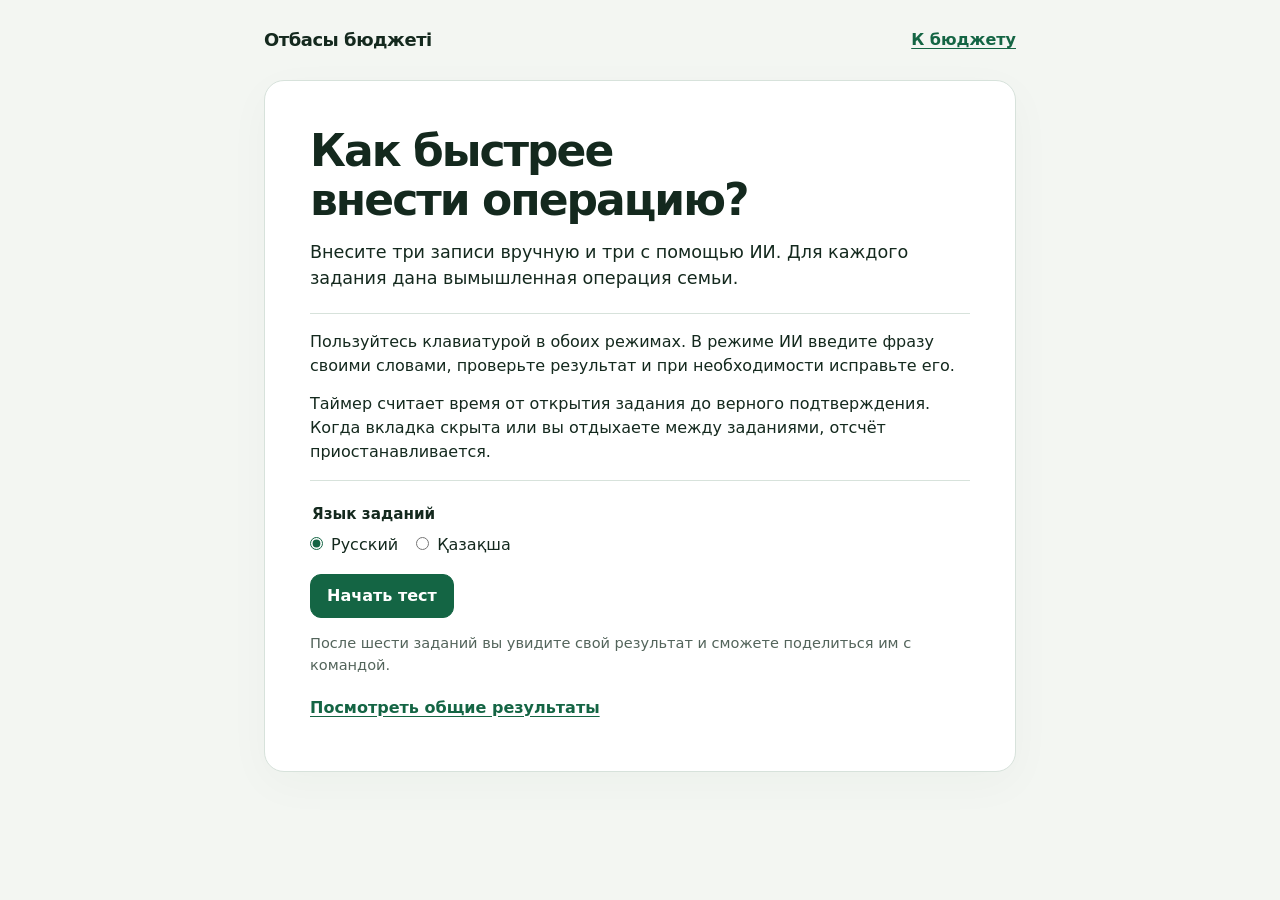
==== pilot/index.html @ 3b828de3 "Add reviewed multi-entry AI, encrypted family sync and a timed pilot" ====
<!doctype html>
<html lang="ru">
<head>
  <meta charset="utf-8">
  <meta name="viewport" content="width=device-width, initial-scale=1">
  <meta name="theme-color" content="#f3f6f2">
  <meta name="description" content="Сравните ручной ввод и ИИ в семейном бюджете на шести вымышленных операциях.">
  <title>Тест ввода · Отбасы бюджеті</title>
  <link rel="stylesheet" href="style.css">
  <script defer src="../js/service-config.js"></script>
  <script defer src="../js/ai.js"></script>
  <script defer src="study.js"></script>
  <script defer src="app.js"></script>
</head>
<body>
  <header class="top"><a class="brand" href="../" lang="kk">Отбасы бюджеті</a><a class="back" href="../">К бюджету</a></header>
  <main class="workspace">
    <div id="pilot-qa" class="notice" hidden>Технический прогон. Отправка результата отключена.</div>
    <section class="sheet" id="pilot-intro" aria-labelledby="intro-title">
      <h1 id="intro-title">Как быстрее внести операцию?</h1>
      <p class="lead">Внесите три записи вручную и три с помощью ИИ. Для каждого задания дана вымышленная операция семьи.</p>
      <div class="instructions">
        <p>Пользуйтесь клавиатурой в обоих режимах. В режиме ИИ введите фразу своими словами, проверьте результат и при необходимости исправьте его.</p>
        <p>Таймер считает время от открытия задания до верного подтверждения. Когда вкладка скрыта или вы отдыхаете между заданиями, отсчёт приостанавливается.</p>
      </div>
      <fieldset class="language"><legend>Язык заданий</legend>
        <label><input type="radio" name="language" value="ru" checked>Русский</label>
        <label><input type="radio" name="language" value="kk"><span lang="kk">Қазақша</span></label>
      </fieldset>
      <button class="primary" id="pilot-start" type="button">Начать тест</button>
      <p class="fine">После шести заданий вы увидите свой результат и сможете поделиться им с командой.</p>
      <a class="back" href="./?results=1">Посмотреть общие результаты</a>
    </section>
    <section class="sheet" id="pilot-task" aria-labelledby="pilot-heading" hidden>
      <div class="progress-line"><span id="pilot-progress"></span><progress id="pilot-meter" max="6" value="0" aria-label="Выполненные задания"></progress></div>
      <h1 id="pilot-heading" tabindex="-1"></h1>
      <p class="scenario" id="pilot-scenario"></p>
      <form id="pilot-composer" hidden>
        <label for="pilot-phrase">Запишите операцию одной фразой</label>
        <textarea id="pilot-phrase" rows="2" maxlength="160" autocomplete="off" spellcheck="false" placeholder="На русском или казахском"></textarea>
        <button class="soft" id="pilot-parse" type="submit">Заполнить с ИИ</button>
        <p class="fine" id="pilot-model" role="status"></p>
      </form>
      <form id="pilot-record" novalidate autocomplete="off">
        <fieldset id="field-type" aria-describedby="error-type"><legend>Вид операции</legend><div class="choices">
          <label><input name="type" type="radio" value="expense"><span>Расход</span></label>
          <label><input name="type" type="radio" value="income"><span>Доход</span></label>
        </div><p class="error" id="error-type" hidden></p></fieldset>
        <div class="fields">
          <div><label for="pilot-amount">Сумма, ₸</label><input id="pilot-amount" inputmode="numeric" aria-describedby="error-amount" maxlength="16"><p class="error" id="error-amount" hidden></p></div>
          <div><label for="pilot-member">Член семьи</label><input id="pilot-member" list="pilot-names" aria-describedby="error-member" maxlength="24"><datalist id="pilot-names"></datalist><p class="error" id="error-member" hidden></p></div>
        </div>
        <fieldset id="field-category" aria-describedby="error-category"><legend>Категория</legend><div class="choices">
          <label><input name="category" type="radio" value="food"><span>Продукты</span></label>
          <label><input name="category" type="radio" value="transport"><span>Транспорт</span></label>
          <label><input name="category" type="radio" value="home"><span>Жильё</span></label>
          <label><input name="category" type="radio" value="other"><span>Прочее</span></label>
        </div><p class="error" id="error-category" hidden></p></fieldset>
        <p class="fine" id="pilot-feedback" role="status"></p>
        <button class="primary" type="submit" id="pilot-confirm">Подтвердить запись</button>
      </form>
    </section>
    <section class="sheet" id="pilot-rest" aria-labelledby="rest-title" hidden>
      <h1 id="rest-title" tabindex="-1">Запись подтверждена</h1>
      <p class="lead" id="pilot-rest-count"></p>
      <p class="fine">Таймер следующего задания запустится, когда вы его откроете.</p>
      <button class="primary" id="pilot-next" type="button">Открыть следующее задание</button>
    </section>
    <section class="sheet" id="pilot-results" aria-labelledby="results-title" hidden>
      <h1 id="results-title" tabindex="-1">Ваш результат</h1>
      <p class="lead">Все шесть операций совпали с условиями заданий. Ниже — медианное время на одну запись в каждом режиме.</p>
      <div class="metrics">
        <div><span>Вручную</span><strong id="pilot-manual-time"></strong><small id="pilot-manual-errors"></small></div>
        <div><span>С помощью ИИ</span><strong id="pilot-ai-time"></strong><small id="pilot-ai-errors"></small></div>
      </div>
      <p class="fine" id="pilot-corrections"></p>
      <details><summary>Посмотреть шесть измерений</summary><ol id="pilot-measurements"></ol></details>
      <div class="share">
        <h2>Результат для команды</h2>
        <p>В отчёте будут случайный код прохождения, номера и порядок заданий, способ ввода, активное время, число неудачных подтверждений и исправленных полей ИИ.</p>
        <label class="consent"><input id="pilot-consent" type="checkbox"><span>Согласен отправить эти результаты команде проекта.</span></label>
        <button class="primary" id="pilot-send" type="button" disabled>Отправить результат</button>
        <p class="fine" id="pilot-send-status" role="status"></p>
        <div class="actions"><button class="soft" id="pilot-copy" type="button">Скопировать отчёт</button><button class="soft" id="pilot-download" type="button">Скачать JSON</button></div>
        <textarea id="pilot-export" rows="6" aria-label="JSON отчёта для копирования" hidden readonly></textarea>
        <p class="fine" id="pilot-export-status" role="status"></p>
      </div>
      <div class="actions"><a class="back" href="./?results=1">Общие результаты пилота</a><button class="soft" type="button" id="pilot-again">Новое прохождение</button></div>
    </section>
    <section class="sheet" id="pilot-summary" aria-labelledby="summary-title" hidden>
      <h1 id="summary-title" tabindex="-1">Общие результаты пилота</h1>
      <p class="lead">Здесь учитываются завершённые прохождения, результатами которых участники решили поделиться. Один человек может пройти тест повторно.</p>
      <p id="summary-status" class="fine" role="status"></p>
      <div id="summary-data" hidden>
        <p class="scenario" id="summary-count"></p>
        <div id="summary-measures" hidden>
          <p>Для каждого прохождения берётся медианное время его трёх заданий в каждом режиме. Ниже показаны медианы этих личных результатов.</p>
          <div class="metrics">
            <div><span>Вручную</span><strong id="summary-manual"></strong><small id="summary-manual-errors"></small></div>
            <div><span>С помощью ИИ</span><strong id="summary-ai"></strong><small id="summary-ai-errors"></small></div>
          </div>
          <p class="fine" id="summary-corrections"></p><p class="fine" id="summary-orders"></p>
        </div>
      </div>
      <p class="fine">Цель первого пилота — пять участников. Каждый проходит шесть заданий на своём устройстве.</p>
      <div class="actions"><button type="button" id="summary-invite" class="primary">Скопировать приглашение</button><button type="button" id="summary-refresh" class="soft">Обновить</button><a href="./" class="back">Пройти тест</a></div>
      <p class="fine" id="summary-invite-status" role="status"></p>
      <textarea id="summary-invite-text" aria-label="Приглашение на тест" readonly hidden></textarea>
    </section>
    <noscript><p class="notice">Для разбора фраз и измерения времени включите JavaScript в браузере.</p></noscript>
  </main>
</body>
</html>
---- pilot/style.css ----
:root {
  color-scheme: light;
  --page: #f3f6f2;
  --paper: #fff;
  --ink: #14291e;
  --muted: #53645b;
  --line: #d7e2db;
  --green: #146544;
  --soft: #eaf4ed;
  --error: #9f302c;
  font: 16px/1.5 "Golos Text", "Onest", system-ui, -apple-system, "Segoe UI", sans-serif;
  color: var(--ink);
  background: var(--page);
}
* { box-sizing: border-box; }
[hidden] { display: none !important; }
body { margin: 0; }
button, input, textarea { font: inherit; }
button, a { touch-action: manipulation; }
button { cursor: pointer; }
a { color: var(--green); }
button:focus-visible, a:focus-visible, input:focus-visible, textarea:focus-visible, summary:focus-visible {
  outline: 3px solid #299366; outline-offset: 3px;
}
.top { max-width: 800px; padding: 22px 24px 0; margin: auto; display: flex; justify-content: space-between; align-items: center; gap: 16px; }
.brand { color: var(--ink); font-weight: 650; text-decoration: none; font-size: 1.12rem; letter-spacing: -.025em; }
.back { min-height: 36px; display: inline-flex; align-items: center; color: var(--green); text-underline-offset: 3px; font-weight: 550; }
.workspace { max-width: 800px; margin: 22px auto 60px; padding: 0 24px; }
.sheet { padding: clamp(22px, 5vw, 45px); border: 1px solid var(--line); border-radius: 20px; background: var(--paper); box-shadow: 0 12px 45px #1d402808; }
h1, h2, p, fieldset { margin: 0; }
h1, h2 { font-family: "Onest", "Golos Text", system-ui, sans-serif; text-wrap: balance; }
h1 { font-size: clamp(1.8rem, 4.2vw, 2.75rem); line-height: 1.12; letter-spacing: -.045em; font-weight: 620; }
h2 { font-size: 1.28rem; line-height: 1.25; letter-spacing: -.02em; }
p, .sheet > .back { margin-top: 14px; }
.lead { font-size: 1.1rem; max-width: 56ch; }
.instructions { border-block: 1px solid var(--line); padding: 16px 0; margin: 22px 0; }
.instructions p:first-child { margin-top: 0; }
.fine, small { color: var(--muted); font-size: .91rem; }
.primary, .soft { padding: 10px 16px; min-height: 44px; border-radius: 11px; line-height: 1.35; font-weight: 610; }
.primary { background: var(--green); color: white; border: 1px solid var(--green); }
.primary:hover:enabled { background: #104d36; }
.soft { background: var(--soft); color: #165638; border: 1px solid #cfe2d6; }
.soft:hover:enabled { background: #dceddf; }
button:disabled { cursor: default; opacity: .56; }
.sheet > .primary, #pilot-record > .primary { margin-top: 17px; }
fieldset { border: 0; padding: 0; min-width: 0; }
legend, label[for] { display: block; margin-bottom: 7px; font-size: .95rem; font-weight: 600; }
.language { display: flex; flex-wrap: wrap; gap: 10px 18px; }
.language label, .consent { display: inline-flex; align-items: baseline; gap: 8px; }
input[type=checkbox], input[type=radio] { accent-color: var(--green); }
.language input, .consent input { margin: 0; }
.progress-line { display: flex; justify-content: space-between; gap: 18px; align-items: center; margin-bottom: 13px; color: var(--muted); font-size: .92rem; }
progress { width: min(150px, 36%); height: 7px; border: 0; border-radius: 8px; overflow: hidden; background: var(--line); accent-color: var(--green); }
progress::-webkit-progress-bar { background: var(--line); }
progress::-webkit-progress-value { background: var(--green); }
progress::-moz-progress-bar { background: var(--green); }
.scenario { background: var(--soft); border-inline-start: 3px solid var(--green); padding: 14px 16px; border-radius: 0 10px 10px 0; margin-block: 19px 23px; font-size: 1.12rem; font-weight: 510; overflow-wrap: anywhere; }
#pilot-composer { padding-bottom: 18px; }
#pilot-composer textarea { margin-bottom: 9px; }
#pilot-record { display: grid; gap: 16px; }
#pilot-record > .primary { justify-self: start; margin: 0; }
.fields { display: grid; grid-template-columns: 1fr 1fr; gap: 14px; }
textarea, input:not([type=radio]):not([type=checkbox]) { width: 100%; border: 1px solid #a9bbb0; border-radius: 10px; padding: 10px 12px; color: var(--ink); background: var(--paper); min-height: 44px; }
textarea { resize: vertical; }
.choices, .actions { display: flex; flex-wrap: wrap; gap: 8px; }
.choices label { position: relative; display: inline-flex; cursor: pointer; }
.choices input { position: absolute; opacity: 0; width: 1px; height: 1px; }
.choices span { display: flex; align-items: center; min-height: 44px; border: 1px solid #b6c5bc; color: var(--ink); border-radius: 10px; padding: 7px 12px; }
.choices input:checked + span { background: var(--soft); border-color: var(--green); box-shadow: inset 0 0 0 1px var(--green); color: var(--green); }
.choices input:focus-visible + span { outline: 3px solid #299366; outline-offset: 3px; }
.error { color: var(--error); font-size: .9rem; margin-top: 5px; }
input[aria-invalid=true], fieldset[aria-invalid=true] .choices span { border-color: var(--error) !important; }
.fine:empty, .error:empty { display: none; }
.metrics { display: grid; grid-template-columns: 1fr 1fr; gap: 12px; margin-top: 20px; }
.metrics > div { display: grid; align-content: start; gap: 5px; background: var(--soft); border: 1px solid #d8e7dd; border-radius: 12px; padding: 15px; }
.metrics strong { font: 650 clamp(1.6rem, 3vw, 2.2rem)/1.1 "Onest", system-ui, sans-serif; letter-spacing: -.035em; }
details { margin-top: 18px; }
summary { color: var(--green); cursor: pointer; font-weight: 550; }
ol { padding-inline-start: 1.7rem; }
li + li { margin-top: 6px; }
.share { margin-block: 25px 14px; padding-block: 22px; border-block: 1px solid var(--line); }
.share .consent { display: flex; align-items: flex-start; margin-block: 17px 12px; }
.consent input { flex: none; width: 18px; height: 18px; margin-top: 4px; }
.actions { align-items: center; margin-top: 15px; column-gap: 12px; }
#pilot-export { margin-top: 12px; font-family: ui-monospace, monospace; font-size: .86rem; }
.notice { border: 1px solid #dbca8e; background: #fcf5da; padding: 11px 15px; margin-bottom: 14px; border-radius: 10px; }
@media(max-width: 520px) {
  .top { padding: 16px 14px 0; }
  .workspace { padding: 0 12px; margin-top: 13px; }
  .sheet { padding: 21px 16px; border-radius: 15px; }
  .fields { grid-template-columns: 1fr; }
  .choices { gap: 6px; }
  .metrics > div { padding: 12px; }
}
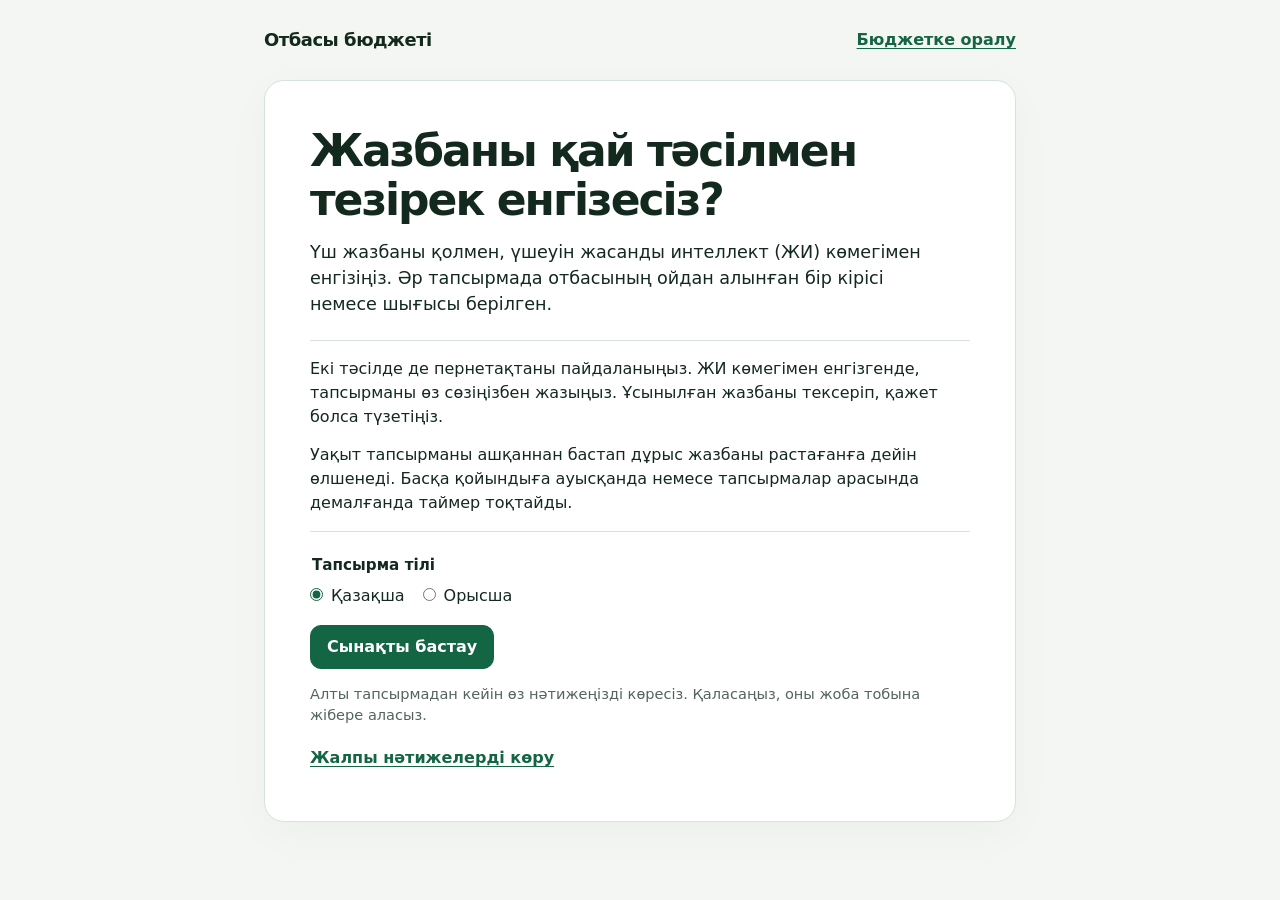
==== commit d969f1db: "README, демо және байқау материалдарын қазақша жариялау" ====
--- a/pilot/index.html
+++ b/pilot/index.html
@@ -1,11 +1,11 @@
 <!doctype html>
-<html lang="ru">
+<html lang="kk">
 <head>
   <meta charset="utf-8">
   <meta name="viewport" content="width=device-width, initial-scale=1">
   <meta name="theme-color" content="#f3f6f2">
-  <meta name="description" content="Сравните ручной ввод и ИИ в семейном бюджете на шести вымышленных операциях.">
-  <title>Тест ввода · Отбасы бюджеті</title>
+  <meta name="description" content="Отбасы бюджетіне алты оқу жазбасын енгізіп, қолмен және жасанды интеллект көмегімен енгізуге кеткен уақытты салыстырыңыз.">
+  <title>Жазба енгізу сынағы · Отбасы бюджеті</title>
   <link rel="stylesheet" href="style.css">
   <script defer src="../js/service-config.js"></script>
   <script defer src="../js/ai.js"></script>
@@ -13,101 +13,101 @@
   <script defer src="app.js"></script>
 </head>
 <body>
-  <header class="top"><a class="brand" href="../" lang="kk">Отбасы бюджеті</a><a class="back" href="../">К бюджету</a></header>
+  <header class="top"><a class="brand" href="../" lang="kk">Отбасы бюджеті</a><a class="back" href="../">Бюджетке оралу</a></header>
   <main class="workspace">
-    <div id="pilot-qa" class="notice" hidden>Технический прогон. Отправка результата отключена.</div>
+    <div id="pilot-qa" class="notice" hidden>Техникалық тексеріс. Бұл режимде нәтиже жіберілмейді.</div>
     <section class="sheet" id="pilot-intro" aria-labelledby="intro-title">
-      <h1 id="intro-title">Как быстрее внести операцию?</h1>
-      <p class="lead">Внесите три записи вручную и три с помощью ИИ. Для каждого задания дана вымышленная операция семьи.</p>
+      <h1 id="intro-title">Жазбаны қай тәсілмен тезірек енгізесіз?</h1>
+      <p class="lead">Үш жазбаны қолмен, үшеуін жасанды интеллект (ЖИ) көмегімен енгізіңіз. Әр тапсырмада отбасының ойдан алынған бір кірісі немесе шығысы берілген.</p>
       <div class="instructions">
-        <p>Пользуйтесь клавиатурой в обоих режимах. В режиме ИИ введите фразу своими словами, проверьте результат и при необходимости исправьте его.</p>
-        <p>Таймер считает время от открытия задания до верного подтверждения. Когда вкладка скрыта или вы отдыхаете между заданиями, отсчёт приостанавливается.</p>
+        <p>Екі тәсілде де пернетақтаны пайдаланыңыз. ЖИ көмегімен енгізгенде, тапсырманы өз сөзіңізбен жазыңыз. Ұсынылған жазбаны тексеріп, қажет болса түзетіңіз.</p>
+        <p>Уақыт тапсырманы ашқаннан бастап дұрыс жазбаны растағанға дейін өлшенеді. Басқа қойындыға ауысқанда немесе тапсырмалар арасында демалғанда таймер тоқтайды.</p>
       </div>
-      <fieldset class="language"><legend>Язык заданий</legend>
-        <label><input type="radio" name="language" value="ru" checked>Русский</label>
-        <label><input type="radio" name="language" value="kk"><span lang="kk">Қазақша</span></label>
+      <fieldset class="language"><legend>Тапсырма тілі</legend>
+        <label><input type="radio" name="language" value="kk" checked>Қазақша</label>
+        <label><input type="radio" name="language" value="ru">Орысша</label>
       </fieldset>
-      <button class="primary" id="pilot-start" type="button">Начать тест</button>
-      <p class="fine">После шести заданий вы увидите свой результат и сможете поделиться им с командой.</p>
-      <a class="back" href="./?results=1">Посмотреть общие результаты</a>
+      <button class="primary" id="pilot-start" type="button">Сынақты бастау</button>
+      <p class="fine">Алты тапсырмадан кейін өз нәтижеңізді көресіз. Қаласаңыз, оны жоба тобына жібере аласыз.</p>
+      <a class="back" href="./?results=1">Жалпы нәтижелерді көру</a>
     </section>
     <section class="sheet" id="pilot-task" aria-labelledby="pilot-heading" hidden>
-      <div class="progress-line"><span id="pilot-progress"></span><progress id="pilot-meter" max="6" value="0" aria-label="Выполненные задания"></progress></div>
+      <div class="progress-line"><span id="pilot-progress"></span><progress id="pilot-meter" max="6" value="0" aria-label="Орындалған тапсырмалар"></progress></div>
       <h1 id="pilot-heading" tabindex="-1"></h1>
       <p class="scenario" id="pilot-scenario"></p>
       <form id="pilot-composer" hidden>
-        <label for="pilot-phrase">Запишите операцию одной фразой</label>
-        <textarea id="pilot-phrase" rows="2" maxlength="160" autocomplete="off" spellcheck="false" placeholder="На русском или казахском"></textarea>
-        <button class="soft" id="pilot-parse" type="submit">Заполнить с ИИ</button>
+        <label for="pilot-phrase">Кірісті немесе шығысты бір сөйлеммен жазыңыз</label>
+        <textarea id="pilot-phrase" rows="2" maxlength="160" autocomplete="off" spellcheck="false" placeholder="Қазақша немесе орысша"></textarea>
+        <button class="soft" id="pilot-parse" type="submit">ЖИ көмегімен толтыру</button>
         <p class="fine" id="pilot-model" role="status"></p>
       </form>
       <form id="pilot-record" novalidate autocomplete="off">
-        <fieldset id="field-type" aria-describedby="error-type"><legend>Вид операции</legend><div class="choices">
-          <label><input name="type" type="radio" value="expense"><span>Расход</span></label>
-          <label><input name="type" type="radio" value="income"><span>Доход</span></label>
+        <fieldset id="field-type" aria-describedby="error-type"><legend>Жазба түрі</legend><div class="choices">
+          <label><input name="type" type="radio" value="expense"><span>Шығыс</span></label>
+          <label><input name="type" type="radio" value="income"><span>Кіріс</span></label>
         </div><p class="error" id="error-type" hidden></p></fieldset>
         <div class="fields">
-          <div><label for="pilot-amount">Сумма, ₸</label><input id="pilot-amount" inputmode="numeric" aria-describedby="error-amount" maxlength="16"><p class="error" id="error-amount" hidden></p></div>
-          <div><label for="pilot-member">Член семьи</label><input id="pilot-member" list="pilot-names" aria-describedby="error-member" maxlength="24"><datalist id="pilot-names"></datalist><p class="error" id="error-member" hidden></p></div>
+          <div><label for="pilot-amount">Сома, ₸</label><input id="pilot-amount" inputmode="numeric" aria-describedby="error-amount" maxlength="16"><p class="error" id="error-amount" hidden></p></div>
+          <div><label for="pilot-member">Отбасы мүшесі</label><input id="pilot-member" list="pilot-names" aria-describedby="error-member" maxlength="24"><datalist id="pilot-names"></datalist><p class="error" id="error-member" hidden></p></div>
         </div>
-        <fieldset id="field-category" aria-describedby="error-category"><legend>Категория</legend><div class="choices">
-          <label><input name="category" type="radio" value="food"><span>Продукты</span></label>
-          <label><input name="category" type="radio" value="transport"><span>Транспорт</span></label>
-          <label><input name="category" type="radio" value="home"><span>Жильё</span></label>
-          <label><input name="category" type="radio" value="other"><span>Прочее</span></label>
+        <fieldset id="field-category" aria-describedby="error-category"><legend>Санат</legend><div class="choices">
+          <label><input name="category" type="radio" value="food"><span>Азық-түлік</span></label>
+          <label><input name="category" type="radio" value="transport"><span>Көлік</span></label>
+          <label><input name="category" type="radio" value="home"><span>Үй</span></label>
+          <label><input name="category" type="radio" value="other"><span>Басқа</span></label>
         </div><p class="error" id="error-category" hidden></p></fieldset>
         <p class="fine" id="pilot-feedback" role="status"></p>
-        <button class="primary" type="submit" id="pilot-confirm">Подтвердить запись</button>
+        <button class="primary" type="submit" id="pilot-confirm">Жазбаны растау</button>
       </form>
     </section>
     <section class="sheet" id="pilot-rest" aria-labelledby="rest-title" hidden>
-      <h1 id="rest-title" tabindex="-1">Запись подтверждена</h1>
+      <h1 id="rest-title" tabindex="-1">Жазба расталды</h1>
       <p class="lead" id="pilot-rest-count"></p>
-      <p class="fine">Таймер следующего задания запустится, когда вы его откроете.</p>
-      <button class="primary" id="pilot-next" type="button">Открыть следующее задание</button>
+      <p class="fine">Келесі тапсырманың уақыты оны ашқан сәттен бастап өлшенеді.</p>
+      <button class="primary" id="pilot-next" type="button">Келесі тапсырманы ашу</button>
     </section>
     <section class="sheet" id="pilot-results" aria-labelledby="results-title" hidden>
-      <h1 id="results-title" tabindex="-1">Ваш результат</h1>
-      <p class="lead">Все шесть операций совпали с условиями заданий. Ниже — медианное время на одну запись в каждом режиме.</p>
+      <h1 id="results-title" tabindex="-1">Сіздің нәтижеңіз</h1>
+      <p class="lead">Алты жазба да тапсырма шарттарына сай келеді. Төменде әр тәсілмен бір жазбаны енгізуге кеткен уақыттың медианасы көрсетілген.</p>
       <div class="metrics">
-        <div><span>Вручную</span><strong id="pilot-manual-time"></strong><small id="pilot-manual-errors"></small></div>
-        <div><span>С помощью ИИ</span><strong id="pilot-ai-time"></strong><small id="pilot-ai-errors"></small></div>
+        <div><span>Қолмен</span><strong id="pilot-manual-time"></strong><small id="pilot-manual-errors"></small></div>
+        <div><span>ЖИ көмегімен</span><strong id="pilot-ai-time"></strong><small id="pilot-ai-errors"></small></div>
       </div>
       <p class="fine" id="pilot-corrections"></p>
-      <details><summary>Посмотреть шесть измерений</summary><ol id="pilot-measurements"></ol></details>
+      <details><summary>Алты тапсырманың уақытын көру</summary><ol id="pilot-measurements"></ol></details>
       <div class="share">
-        <h2>Результат для команды</h2>
-        <p>В отчёте будут случайный код прохождения, номера и порядок заданий, способ ввода, активное время, число неудачных подтверждений и исправленных полей ИИ.</p>
-        <label class="consent"><input id="pilot-consent" type="checkbox"><span>Согласен отправить эти результаты команде проекта.</span></label>
-        <button class="primary" id="pilot-send" type="button" disabled>Отправить результат</button>
+        <h2>Нәтижені жоба тобына жіберу</h2>
+        <p>Есепке кездейсоқ берілген сынақ коды, тапсырмалардың нөмірі мен реті, енгізу тәсілі, жұмсалған уақыт, сәтсіз растаулар саны және ЖИ ұсынған жазбада түзетуді қажет еткен өрістер саны кіреді.</p>
+        <label class="consent"><input id="pilot-consent" type="checkbox"><span>Нәтижемді жоба тобына жіберуге келісемін.</span></label>
+        <button class="primary" id="pilot-send" type="button" disabled>Нәтижені жіберу</button>
         <p class="fine" id="pilot-send-status" role="status"></p>
-        <div class="actions"><button class="soft" id="pilot-copy" type="button">Скопировать отчёт</button><button class="soft" id="pilot-download" type="button">Скачать JSON</button></div>
-        <textarea id="pilot-export" rows="6" aria-label="JSON отчёта для копирования" hidden readonly></textarea>
+        <div class="actions"><button class="soft" id="pilot-copy" type="button">Есепті көшіру</button><button class="soft" id="pilot-download" type="button">JSON файлын жүктеп алу</button></div>
+        <textarea id="pilot-export" rows="6" aria-label="Көшіруге арналған JSON есебі" hidden readonly></textarea>
         <p class="fine" id="pilot-export-status" role="status"></p>
       </div>
-      <div class="actions"><a class="back" href="./?results=1">Общие результаты пилота</a><button class="soft" type="button" id="pilot-again">Новое прохождение</button></div>
+      <div class="actions"><a class="back" href="./?results=1">Сынақтың жалпы нәтижелері</a><button class="soft" type="button" id="pilot-again">Сынақты қайта өту</button></div>
     </section>
     <section class="sheet" id="pilot-summary" aria-labelledby="summary-title" hidden>
-      <h1 id="summary-title" tabindex="-1">Общие результаты пилота</h1>
-      <p class="lead">Здесь учитываются завершённые прохождения, результатами которых участники решили поделиться. Один человек может пройти тест повторно.</p>
+      <h1 id="summary-title" tabindex="-1">Сынақтың жалпы нәтижелері</h1>
+      <p class="lead">Мұнда сынақты аяқтап, нәтижесін бөлісуге келіскендердің деректері көрсетіледі. Бір адам сынақты бірнеше рет өте алады.</p>
       <p id="summary-status" class="fine" role="status"></p>
       <div id="summary-data" hidden>
         <p class="scenario" id="summary-count"></p>
         <div id="summary-measures" hidden>
-          <p>Для каждого прохождения берётся медианное время его трёх заданий в каждом режиме. Ниже показаны медианы этих личных результатов.</p>
+          <p>Әр адам үшін екі тәсілдің әрқайсысындағы үш тапсырманың медианалық уақыты есептеледі. Төменде осы жеке нәтижелердің медианасы берілген.</p>
           <div class="metrics">
-            <div><span>Вручную</span><strong id="summary-manual"></strong><small id="summary-manual-errors"></small></div>
-            <div><span>С помощью ИИ</span><strong id="summary-ai"></strong><small id="summary-ai-errors"></small></div>
+            <div><span>Қолмен</span><strong id="summary-manual"></strong><small id="summary-manual-errors"></small></div>
+            <div><span>ЖИ көмегімен</span><strong id="summary-ai"></strong><small id="summary-ai-errors"></small></div>
           </div>
           <p class="fine" id="summary-corrections"></p><p class="fine" id="summary-orders"></p>
         </div>
       </div>
-      <p class="fine">Цель первого пилота — пять участников. Каждый проходит шесть заданий на своём устройстве.</p>
-      <div class="actions"><button type="button" id="summary-invite" class="primary">Скопировать приглашение</button><button type="button" id="summary-refresh" class="soft">Обновить</button><a href="./" class="back">Пройти тест</a></div>
+      <p class="fine">Алғашқы сынаққа бес адам қатыстыруды жоспарлап отырмыз. Әр адам өз құрылғысында алты тапсырма орындайды.</p>
+      <div class="actions"><button type="button" id="summary-invite" class="primary">Шақыру мәтінін көшіру</button><button type="button" id="summary-refresh" class="soft">Жаңарту</button><a href="./" class="back">Сынақтан өту</a></div>
       <p class="fine" id="summary-invite-status" role="status"></p>
-      <textarea id="summary-invite-text" aria-label="Приглашение на тест" readonly hidden></textarea>
+      <textarea id="summary-invite-text" aria-label="Сынаққа шақыру мәтіні" readonly hidden></textarea>
     </section>
-    <noscript><p class="notice">Для разбора фраз и измерения времени включите JavaScript в браузере.</p></noscript>
+    <noscript><p class="notice">Сөйлемдерді талдау және уақытты өлшеу үшін браузерде JavaScript-ті қосыңыз.</p></noscript>
   </main>
 </body>
 </html>
